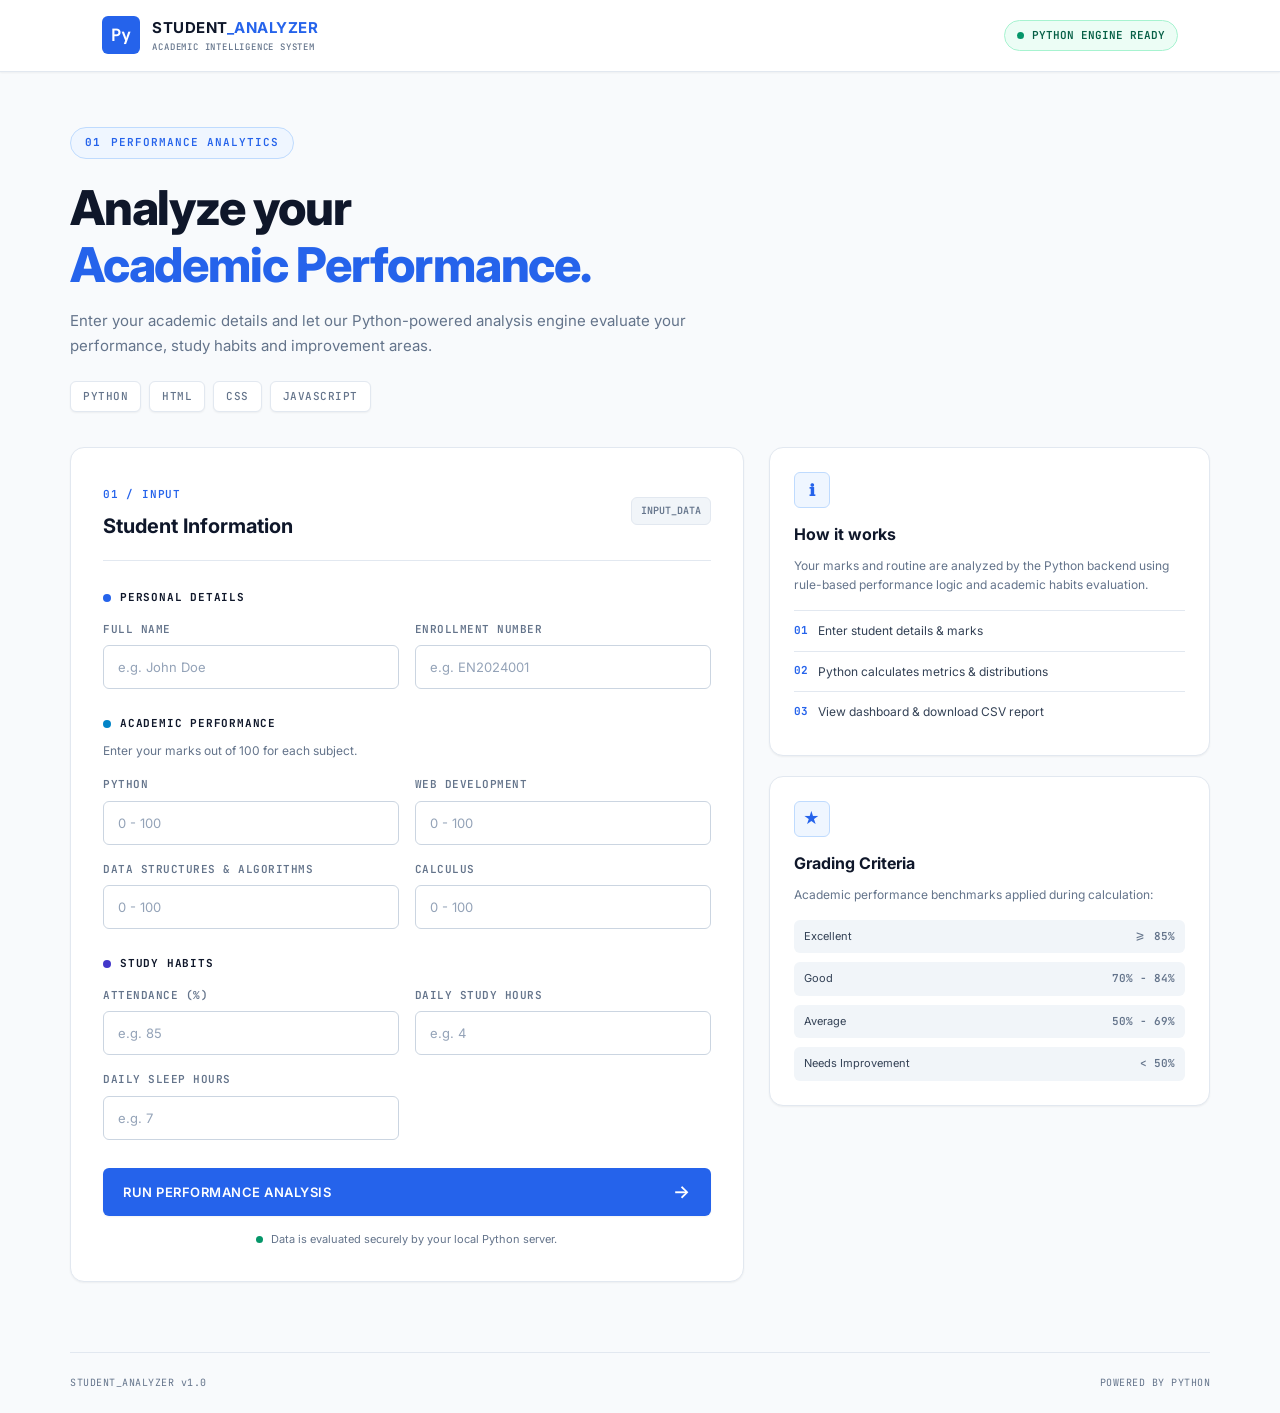
==== static/result.html @ 6b991721 "Add files via upload" ====
<!DOCTYPE html>
<html lang="en">

<head>
    <meta charset="UTF-8">
    <meta name="viewport" content="width=device-width, initial-scale=1.0">

    <title>Performance Dashboard | Student Analyzer</title>

    <link rel="stylesheet" href="style.css">

    <link
        href="https://fonts.googleapis.com/css2?family=Inter:wght@400;500;600;700;800&family=JetBrains+Mono:wght@400;500;600&display=swap"
        rel="stylesheet">
</head>

<body>

    <!-- NAVBAR -->
    <nav class="navbar">
        <div class="brand">
            <div class="brand-icon">Py</div>

            <div>
                <h2>STUDENT<span>_ANALYZER</span></h2>
                <small>ACADEMIC INTELLIGENCE SYSTEM</small>
            </div>
        </div>

        <div class="nav-status">
            <span class="live-dot"></span>
            ANALYSIS COMPLETE
        </div>
    </nav>


    <main class="container result-container">

        <!-- HEADER -->
        <section class="result-hero">

            <div class="terminal-tag">
                <span>02</span>
                PERFORMANCE REPORT
            </div>

            <h1>
                Your Academic
                <span class="gradient-text">Dashboard.</span>
            </h1>

            <p class="subtitle">
                Your student data has been processed by the Python
                analysis engine. Here is your academic performance report.
            </p>

        </section>


        <!-- STUDENT DETAILS -->
        <section class="student-card">

            <div class="student-avatar" id="studentInitial">S</div>

            <div class="student-details">
                <span class="section-number">STUDENT PROFILE</span>
                <h2 id="studentName">Student Name</h2>
                <p id="studentEnrollment">Enrollment Number</p>
            </div>

            <div class="status-pill" id="performanceStatus">
                ANALYZED
            </div>

        </section>


        <!-- PERFORMANCE STATS -->
        <section class="stats-grid">

            <div class="stat-card">
                <span class="stat-label">OVERALL PERCENTAGE</span>
                <div class="stat-value" id="percentageValue">0%</div>
                <span class="stat-note">Academic performance</span>
            </div>

            <div class="stat-card">
                <span class="stat-label">TOTAL MARKS</span>
                <div class="stat-value" id="totalMarks">0/400</div>
                <span class="stat-note">Across four subjects</span>
            </div>

            <div class="stat-card">
                <span class="stat-label">STRONGEST SUBJECT</span>
                <div class="stat-value stat-subject" id="strongestSubject">--</div>
                <span class="stat-note">Your best performing subject</span>
            </div>

            <div class="stat-card">
                <span class="stat-label">NEEDS IMPROVEMENT</span>
                <div class="stat-value stat-subject" id="weakestSubject">--</div>
                <span class="stat-note">Focus on this subject</span>
            </div>

        </section>


        <!-- OVERALL PROGRESS -->
        <section class="card total-summary">

            <div class="summary-top">
                <div>
                    <span class="section-number">PERFORMANCE OVERVIEW</span>
                    <h2>Overall Progress</h2>
                </div>

                <span class="summary-percent" id="progressLabel">0%</span>
            </div>

            <div class="progress-track">
                <div class="progress-fill" id="overallProgress"></div>
            </div>

            <div class="summary-bottom">
                <span>0%</span>
                <span>100%</span>
            </div>

        </section>


        <!-- CHARTS -->
        <section class="charts-grid">

            <!-- ATTENDANCE CHART -->
            <div class="card chart-card">

                <div class="section-heading">
                    <div>
                        <span class="section-number">01 / ATTENDANCE</span>
                        <h2>Attendance Analysis</h2>
                    </div>
                </div>

                <div class="pie-wrap">

                    <div class="pie-chart attendance-chart" id="attendanceChart">
                        <div class="chart-center">
                            <strong id="attendanceValue">0%</strong>
                            <span>ATTENDANCE</span>
                        </div>
                    </div>

                </div>

                <div class="chart-legend">

                    <div class="legend-item">
                        <span class="legend-dot attendance-dot"></span>
                        Present
                        <strong id="presentValue">0%</strong>
                    </div>

                    <div class="legend-item">
                        <span class="legend-dot remaining-dot"></span>
                        Remaining
                        <strong id="remainingValue">0%</strong>
                    </div>

                </div>

            </div>


            <!-- SUBJECT CHART -->
            <div class="card chart-card">

                <div class="section-heading">
                    <div>
                        <span class="section-number">02 / SUBJECTS</span>
                        <h2>Marks Distribution</h2>
                    </div>
                </div>

                <div class="pie-wrap">

                    <div class="pie-chart subject-chart" id="subjectChart">
                        <div class="chart-center">
                            <strong>400</strong>
                            <span>TOTAL MARKS</span>
                        </div>
                    </div>

                </div>

                <div class="chart-legend" id="subjectLegend"></div>

            </div>

        </section>


        <!-- SUBJECT PERFORMANCE TABLE -->
        <section class="card table-card">

            <div class="section-heading">
                <div>
                    <span class="section-number">03 / DETAILED REPORT</span>
                    <h2>Subject-wise Performance</h2>
                </div>

                <span class="code-label">MARKS_OUT_OF_100</span>
            </div>

            <div class="table-wrap">

                <table>
                    <thead>
                        <tr>
                            <th>SUBJECT</th>
                            <th>MARKS</th>
                            <th>PROGRESS</th>
                            <th>STATUS</th>
                        </tr>
                    </thead>

                    <tbody id="subjectTableBody"></tbody>
                </table>

            </div>

        </section>


        <!-- STUDY HABITS -->
        <section class="card habits-card">

            <div class="section-heading">
                <div>
                    <span class="section-number">04 / DAILY ROUTINE</span>
                    <h2>Study Habit Analysis</h2>
                </div>
            </div>

            <div class="habit-grid">

                <div class="habit-item">
                    <span class="habit-icon">⏱</span>
                    <div>
                        <span>DAILY STUDY TIME</span>
                        <strong id="studyHours">0 Hours</strong>
                    </div>
                </div>

                <div class="habit-item">
                    <span class="habit-icon">☾</span>
                    <div>
                        <span>DAILY SLEEP TIME</span>
                        <strong id="sleepHours">0 Hours</strong>
                    </div>
                </div>

                <div class="habit-item">
                    <span class="habit-icon">✓</span>
                    <div>
                        <span>ATTENDANCE</span>
                        <strong id="habitAttendance">0%</strong>
                    </div>
                </div>

            </div>

            <div class="habit-observations" id="habitObservations"></div>

        </section>


        <!-- RECOMMENDATIONS -->
        <section class="card recommendations-card">

            <div class="section-heading">
                <div>
                    <span class="section-number">05 / RECOMMENDATIONS</span>
                    <h2>Personalized Guidance</h2>
                </div>
            </div>

            <div class="recommendations" id="recommendationsList"></div>

        </section>


        <!-- ACTION BUTTONS -->
        <section class="action-buttons">

            <button class="secondary-button" onclick="window.location.href='index.html'">
                ← ANALYZE ANOTHER STUDENT
            </button>

            <button class="button download-button" id="downloadButton">
                <span>DOWNLOAD REPORT</span>
                <span class="button-arrow">↓</span>
            </button>

        </section>


        <!-- FOOTER -->
        <footer class="footer">
            <span>STUDENT_ANALYZER v1.0</span>
            <span>REPORT GENERATED BY PYTHON</span>
        </footer>

    </main>


    <!-- DASHBOARD JAVASCRIPT -->
    <script>

        // ==================================
        // GET DATA FROM SESSION STORAGE
        // ==================================

        const savedData = sessionStorage.getItem("studentResult");

        if (!savedData) {

            alert("No student data found. Please submit the form first.");
            window.location.href = "index.html";

        } else {

            const result = JSON.parse(savedData);
            const performance = result.performance;
            const marks = result.marks;

            // Helper to get consistent status class
            function getStatusClass(percentage) {
                if (percentage >= 85) return "excellent";
                if (percentage >= 70) return "good";
                if (percentage >= 50) return "average";
                return "needs-work";
            }

            // Helper to format numbers cleanly without floating point artifacts
            function formatNumber(num) {
                const val = Number(num);
                if (isNaN(val)) return "0";
                return Number.isInteger(val) ? val.toString() : val.toFixed(1);
            }

            // ==================================
            // STUDENT INFORMATION
            // ==================================

            document.getElementById("studentName").textContent = result.name || "Student";
            document.getElementById("studentEnrollment").textContent = result.enrollment || "--";
            document.getElementById("studentInitial").textContent = (result.name || "S").charAt(0).toUpperCase();

            // Status pill styling
            const statusElem = document.getElementById("performanceStatus");
            statusElem.textContent = performance.status;
            statusElem.className = "status-pill " + getStatusClass(performance.percentage);


            // ==================================
            // PERFORMANCE STATISTICS
            // ==================================

            document.getElementById("percentageValue").textContent =
                formatNumber(performance.percentage) + "%";

            document.getElementById("totalMarks").textContent =
                formatNumber(performance.total) + "/" + performance.maximum;

            // Check if all subject marks are equal
            const markValues = Object.values(marks);
            const isAllEqual = markValues.length > 0 && markValues.every(v => v === markValues[0]);

            if (isAllEqual) {
                document.getElementById("strongestSubject").textContent = "Consistent in all";
                document.getElementById("weakestSubject").textContent = "None (Equal scores)";
            } else {
                document.getElementById("strongestSubject").textContent = performance.strongest;
                document.getElementById("weakestSubject").textContent = performance.weakest;
            }


            // ==================================
            // OVERALL PROGRESS BAR
            // ==================================

            document.getElementById("progressLabel").textContent =
                formatNumber(performance.percentage) + "%";

            // Trigger animation after render
            setTimeout(() => {
                const pct = Math.min(100, Math.max(0, performance.percentage));
                document.getElementById("overallProgress").style.width = pct + "%";
            }, 50);


            // ==================================
            // ATTENDANCE CHART (Clean Solid Colors)
            // ==================================

            const attendance = Math.min(100, Math.max(0, Number(result.attendance) || 0));

            document.getElementById("attendanceValue").textContent =
                formatNumber(attendance) + "%";

            document.getElementById("presentValue").textContent =
                formatNumber(attendance) + "%";

            document.getElementById("remainingValue").textContent =
                formatNumber(100 - attendance) + "%";

            // Solid clean emerald for present, clean light gray track for remaining
            document.getElementById("attendanceChart").style.background =
                `conic-gradient(
                    #059669 0% ${attendance}%,
                    #e2e8f0 ${attendance}% 100%
                )`;


            // ==================================
            // SUBJECT CHART (Clean Professional Palette)
            // ==================================

            const subjectNames = Object.keys(marks);

            // Clean, harmonious, non-neon subject palette
            const subjectColors = [
                "#4338ca", // Indigo
                "#0284c7", // Sky Blue
                "#059669", // Emerald
                "#d97706"  // Amber
            ];

            let currentPercentage = 0;
            let gradientParts = [];

            subjectNames.forEach((subject, index) => {
                const score = Number(marks[subject]) || 0;
                const percentage = (score / 400) * 100;
                const nextPercentage = currentPercentage + percentage;

                if (percentage > 0) {
                    const color = subjectColors[index % subjectColors.length];
                    gradientParts.push(
                        `${color} ${currentPercentage.toFixed(2)}% ${nextPercentage.toFixed(2)}%`
                    );
                }

                currentPercentage = nextPercentage;
            });

            // Fill remaining track for unearned marks out of 400
            if (currentPercentage < 100) {
                gradientParts.push(
                    `#e2e8f0 ${currentPercentage.toFixed(2)}% 100%`
                );
            }

            if (gradientParts.length === 0) {
                gradientParts.push("#e2e8f0 0% 100%");
            }

            document.getElementById("subjectChart").style.background =
                `conic-gradient(${gradientParts.join(", ")})`;


            // ==================================
            // SUBJECT LEGEND
            // ==================================

            const subjectLegend = document.getElementById("subjectLegend");

            subjectNames.forEach((subject, index) => {
                const item = document.createElement("div");
                item.className = "legend-item";

                const dot = document.createElement("span");
                dot.className = "legend-dot";
                dot.style.background = subjectColors[index % subjectColors.length];

                const name = document.createElement("span");
                name.textContent = subject;

                const score = document.createElement("strong");
                score.textContent = formatNumber(marks[subject]) + "/100";

                item.append(dot, name, score);
                subjectLegend.appendChild(item);
            });


            // ==================================
            // SUBJECT PERFORMANCE TABLE
            // ==================================

            const tableBody = document.getElementById("subjectTableBody");

            subjectNames.forEach(subject => {
                const score = Number(marks[subject]) || 0;

                let status = "";
                let statusClass = "";

                if (score >= 85) {
                    status = "Excellent";
                    statusClass = "excellent";
                } else if (score >= 70) {
                    status = "Good";
                    statusClass = "good";
                } else if (score >= 50) {
                    status = "Average";
                    statusClass = "average";
                } else {
                    status = "Needs Work";
                    statusClass = "needs-work";
                }

                const row = document.createElement("tr");

                const subjectCell = document.createElement("td");
                subjectCell.textContent = subject;

                const marksCell = document.createElement("td");
                marksCell.textContent = formatNumber(score) + " / 100";

                const progressCell = document.createElement("td");
                const progressTrack = document.createElement("div");
                progressTrack.className = "table-progress";

                const progressFill = document.createElement("div");
                progressFill.style.width = Math.min(100, Math.max(0, score)) + "%";

                progressTrack.appendChild(progressFill);
                progressCell.appendChild(progressTrack);

                const statusCell = document.createElement("td");
                const badge = document.createElement("span");
                badge.className = "status-pill " + statusClass;
                badge.textContent = status;

                statusCell.appendChild(badge);

                row.append(
                    subjectCell,
                    marksCell,
                    progressCell,
                    statusCell
                );

                tableBody.appendChild(row);
            });


            // ==================================
            // STUDY HABITS
            // ==================================

            document.getElementById("studyHours").textContent =
                formatNumber(result.study_hours) + " Hours";

            document.getElementById("sleepHours").textContent =
                formatNumber(result.sleep_hours) + " Hours";

            document.getElementById("habitAttendance").textContent =
                formatNumber(attendance) + "%";

            const habitContainer = document.getElementById("habitObservations");

            if (result.habits && result.habits.length > 0) {
                result.habits.forEach(habit => {
                    const item = document.createElement("div");
                    item.className = "habit-observation";
                    item.textContent = "✓ " + habit;
                    habitContainer.appendChild(item);
                });
            }


            // ==================================
            // RECOMMENDATIONS
            // ==================================

            const recommendationContainer = document.getElementById("recommendationsList");

            if (result.recommendations && result.recommendations.length > 0) {
                result.recommendations.forEach(recommendation => {
                    const item = document.createElement("div");
                    item.className = "recommendation-item";

                    const icon = document.createElement("span");
                    icon.className = "recommendation-icon";
                    icon.textContent = "→";

                    const text = document.createElement("p");
                    text.textContent = recommendation;

                    item.append(icon, text);
                    recommendationContainer.appendChild(item);
                });
            }


            // ==================================
            // DOWNLOAD CSV REPORT
            // ==================================

            document.getElementById("downloadButton")
                .addEventListener("click", function() {

                    const rows = [
                        ["STUDENT ACADEMIC PERFORMANCE REPORT"],
                        [],
                        ["Student Name", result.name],
                        ["Enrollment Number", result.enrollment],
                        ["Overall Status", performance.status],
                        ["Overall Percentage", formatNumber(performance.percentage) + "%"],
                        ["Total Marks", formatNumber(performance.total) + " / " + performance.maximum],
                        ["Strongest Subject", performance.strongest],
                        ["Needs Improvement", performance.weakest],
                        [],
                        ["SUBJECT MARKS"],
                        ["Subject", "Marks (out of 100)"]
                    ];

                    subjectNames.forEach(subject => {
                        rows.push([subject, formatNumber(marks[subject])]);
                    });

                    rows.push(
                        [],
                        ["STUDY HABITS & ROUTINE"],
                        ["Attendance Rate", formatNumber(attendance) + "%"],
                        ["Daily Study Hours", formatNumber(result.study_hours) + " hours"],
                        ["Daily Sleep Hours", formatNumber(result.sleep_hours) + " hours"],
                        []
                    );

                    if (result.habits && result.habits.length > 0) {
                        rows.push(["Habit Observations"]);
                        result.habits.forEach(habit => {
                            rows.push([habit]);
                        });
                        rows.push([]);
                    }

                    if (result.recommendations && result.recommendations.length > 0) {
                        rows.push(["Personalized Recommendations"]);
                        result.recommendations.forEach(item => {
                            rows.push([item]);
                        });
                    }

                    const csvContent = rows.map(row =>
                        row.map(value =>
                            `"${String(value ?? "").replace(/"/g, '""')}"`
                        ).join(",")
                    ).join("\r\n");

                    const blob = new Blob(
                        ["\uFEFF" + csvContent],
                        { type: "text/csv;charset=utf-8;" }
                    );

                    const url = URL.createObjectURL(blob);
                    const link = document.createElement("a");

                    const safeName = (result.name || "student").toLowerCase().replace(/[^a-z0-9]/g, "_");
                    link.href = url;
                    link.download = `${safeName}_performance_report.csv`;

                    document.body.appendChild(link);
                    link.click();
                    document.body.removeChild(link);

                    URL.revokeObjectURL(url);
                });

        }

    </script>

</body>

</html>
---- static/style.css ----
/* =====================================
   STUDENT PERFORMANCE ANALYZER
   CLEAN & PROFESSIONAL STYLESHEET
   Static, simple, and high-readability design
===================================== */

:root {
    /* Background & Surfaces */
    --bg: #f8fafc;
    --card: #ffffff;
    --card-subtle: #f1f5f9;
    --card-hover: #f8fafc;
    --border: #e2e8f0;
    --border-hover: #cbd5e1;
    --border-focus: #2563eb;

    /* Typography */
    --text: #0f172a;
    --text-body: #334155;
    --muted: #64748b;
    --muted-light: #94a3b8;

    /* Primary Accent (Classic Slate Blue) */
    --primary: #2563eb;
    --primary-hover: #1d4ed8;
    --primary-light: #eff6ff;
    --primary-border: #bfdbfe;

    /* Status Colors (Solid, calm & standard) */
    --success: #059669;
    --success-light: #ecfdf5;
    --success-border: #a7f3d0;
    --success-text: #065f46;

    --info: #0284c7;
    --info-light: #f0f9ff;
    --info-border: #bae6fd;
    --info-text: #0369a1;

    --warning: #d97706;
    --warning-light: #fffbeb;
    --warning-border: #fde68a;
    --warning-text: #92400e;

    --danger: #dc2626;
    --danger-light: #fef2f2;
    --danger-border: #fecaca;
    --danger-text: #991b1b;

    /* Subject Distribution Palette */
    --subj-python: #4338ca;
    --subj-web: #0284c7;
    --subj-dsa: #059669;
    --subj-calc: #d97706;
    --chart-track: #e2e8f0;

    /* Fonts & Radii */
    --font: "Inter", -apple-system, BlinkMacSystemFont, "Segoe UI", Roboto, sans-serif;
    --mono: "JetBrains Mono", Consolas, Menlo, monospace;
    --radius-sm: 6px;
    --radius-md: 10px;
    --radius-lg: 14px;

    /* Shadows */
    --shadow-sm: 0 1px 2px 0 rgba(0, 0, 0, 0.05);
    --shadow-md: 0 4px 6px -1px rgba(0, 0, 0, 0.06), 0 2px 4px -2px rgba(0, 0, 0, 0.04);
    --shadow-lg: 0 10px 15px -3px rgba(0, 0, 0, 0.08), 0 4px 6px -4px rgba(0, 0, 0, 0.03);
}

* {
    margin: 0;
    padding: 0;
    box-sizing: border-box;
}

html {
    scroll-behavior: smooth;
}

body {
    background-color: var(--bg);
    color: var(--text-body);
    font-family: var(--font);
    min-height: 100vh;
    line-height: 1.6;
    overflow-x: hidden;
    -webkit-font-smoothing: antialiased;
}


/* =====================================
   NAVBAR
===================================== */

.navbar {
    height: 72px;
    width: 100%;
    padding: 0 8%;
    display: flex;
    align-items: center;
    justify-content: space-between;

    border-bottom: 1px solid var(--border);
    background: #ffffff;
    box-shadow: var(--shadow-sm);

    position: sticky;
    top: 0;
    z-index: 100;
}

.brand {
    display: flex;
    align-items: center;
    gap: 12px;
    text-decoration: none;
    color: inherit;
}

.brand-icon {
    width: 38px;
    height: 38px;
    border-radius: var(--radius-sm);

    display: grid;
    place-items: center;

    font-family: var(--mono);
    font-weight: 700;
    font-size: 17px;

    color: #ffffff;
    background: var(--primary);
}

.brand h2 {
    font-size: 15px;
    letter-spacing: 0.5px;
    font-weight: 700;
    color: var(--text);
}

.brand h2 span {
    color: var(--primary);
}

.brand small {
    display: block;
    color: var(--muted);
    font-family: var(--mono);
    font-size: 9px;
    letter-spacing: 0.8px;
    font-weight: 500;
}

.nav-status {
    display: inline-flex;
    align-items: center;
    gap: 8px;

    font-family: var(--mono);
    font-size: 11px;
    font-weight: 600;
    color: var(--success-text);

    background: var(--success-light);
    border: 1px solid var(--success-border);
    padding: 6px 12px;
    border-radius: 9999px;
}

.live-dot {
    height: 7px;
    width: 7px;
    border-radius: 50%;
    display: inline-block;
    background: var(--success);
}


/* =====================================
   MAIN CONTAINER
===================================== */

.container {
    width: min(1140px, 92%);
    margin: 0 auto;
}


/* =====================================
   HERO SECTION
===================================== */

.hero {
    padding: 55px 0 35px;
    max-width: 800px;
}

.terminal-tag {
    display: inline-flex;
    align-items: center;
    gap: 10px;

    color: var(--primary);
    font-family: var(--mono);
    font-size: 11px;
    font-weight: 600;
    letter-spacing: 1px;

    border: 1px solid var(--primary-border);
    background: var(--primary-light);

    padding: 6px 14px;
    border-radius: 9999px;
    margin-bottom: 20px;
}

.terminal-tag span {
    color: var(--primary);
    font-weight: 700;
}

.hero h1 {
    font-size: clamp(32px, 4.5vw, 48px);
    line-height: 1.2;
    letter-spacing: -1.2px;
    font-weight: 800;
    color: var(--text);
}

.gradient-text {
    color: var(--primary);
}

.subtitle {
    margin-top: 14px;
    max-width: 640px;
    color: var(--muted);
    font-size: 15px;
    line-height: 1.7;
}

.tech-stack {
    display: flex;
    flex-wrap: wrap;
    gap: 8px;
    margin-top: 22px;
}

.tech-stack span {
    font-family: var(--mono);
    font-size: 11px;
    letter-spacing: 0.5px;
    font-weight: 500;

    padding: 6px 12px;
    color: var(--muted);

    border: 1px solid var(--border);
    background: var(--card);
    border-radius: var(--radius-sm);
    box-shadow: var(--shadow-sm);
}


/* =====================================
   MAIN LAYOUT (Form + Guidelines Panel)
===================================== */

.main-layout {
    display: grid;
    grid-template-columns: minmax(0, 1.45fr) minmax(280px, 0.95fr);
    gap: 25px;
    align-items: start;
    padding-bottom: 60px;
}


/* =====================================
   CARDS
===================================== */

.card {
    background: var(--card);
    border: 1px solid var(--border);
    border-radius: var(--radius-lg);
    box-shadow: var(--shadow-sm);
}

.form-card {
    padding: 32px;
}

.section-heading {
    display: flex;
    align-items: center;
    justify-content: space-between;
    gap: 15px;
    margin-bottom: 28px;
    border-bottom: 1px solid var(--border);
    padding-bottom: 18px;
}

.section-number {
    font-family: var(--mono);
    color: var(--primary);
    font-size: 11px;
    font-weight: 600;
    letter-spacing: 0.8px;
}

.section-heading h2 {
    font-size: 20px;
    font-weight: 700;
    color: var(--text);
    margin-top: 4px;
}

.code-label {
    color: var(--muted);
    background: var(--card-subtle);
    border: 1px solid var(--border);
    border-radius: var(--radius-sm);
    padding: 5px 9px;

    font-family: var(--mono);
    font-size: 10px;
    font-weight: 600;
}


/* =====================================
   FORM
===================================== */

.form-section-title {
    display: flex;
    align-items: center;
    gap: 9px;

    font-family: var(--mono);
    font-size: 11px;
    font-weight: 700;
    letter-spacing: 0.8px;

    color: var(--text);
    margin: 26px 0 14px;
}

.section-dot {
    height: 8px;
    width: 8px;
    background: var(--primary);
    border-radius: 50%;
}

.section-dot.blue {
    background: var(--info);
}

.section-dot.purple {
    background: var(--subj-python);
}

.helper {
    color: var(--muted);
    font-size: 12px;
    margin-top: -6px;
    margin-bottom: 16px;
}

.form-grid {
    display: grid;
    grid-template-columns: repeat(2, minmax(0, 1fr));
    gap: 16px;
}

.field {
    display: flex;
    flex-direction: column;
    gap: 7px;
}

.field label {
    font-family: var(--mono);
    font-size: 11px;
    font-weight: 600;
    color: var(--muted);
    letter-spacing: 0.5px;
}

.field input {
    width: 100%;
    height: 44px;

    background: #ffffff;
    border: 1px solid var(--border-hover);
    border-radius: var(--radius-sm);

    color: var(--text);
    padding: 0 14px;

    font-family: var(--font);
    font-size: 13px;

    outline: none;
    transition: border-color 0.2s, box-shadow 0.2s;
}

.field input::placeholder {
    color: var(--muted-light);
}

.field input:hover {
    border-color: #94a3b8;
}

.field input:focus {
    border-color: var(--primary);
    box-shadow: 0 0 0 3px rgba(37, 99, 235, 0.12);
}


/* =====================================
   SUBMIT BUTTON
===================================== */

.button {
    width: 100%;
    height: 48px;

    margin-top: 28px;
    padding: 0 20px;

    display: flex;
    align-items: center;
    justify-content: space-between;

    border: none;
    border-radius: var(--radius-sm);

    background: var(--primary);
    color: #ffffff;

    font-family: var(--font);
    font-size: 13px;
    font-weight: 600;
    letter-spacing: 0.5px;

    cursor: pointer;
    transition: background-color 0.2s, transform 0.15s, box-shadow 0.2s;
    box-shadow: var(--shadow-sm);
}

.button:hover {
    background: var(--primary-hover);
    box-shadow: var(--shadow-md);
}

.button:active {
    transform: translateY(1px);
}

.button:disabled {
    background: #94a3b8;
    cursor: not-allowed;
    box-shadow: none;
}

.button-arrow {
    font-size: 18px;
    line-height: 1;
}

.form-note {
    display: flex;
    align-items: center;
    justify-content: center;
    gap: 8px;

    color: var(--muted);
    font-size: 11px;
    margin-top: 15px;
}


/* =====================================
   ERROR MESSAGE
===================================== */

.error-message {
    display: none;
    color: var(--danger-text);

    background: var(--danger-light);
    border: 1px solid var(--danger-border);

    padding: 12px 16px;
    margin-top: 18px;

    font-size: 13px;
    line-height: 1.5;
    border-radius: var(--radius-sm);
    font-weight: 500;
}

.error-message.show {
    display: block;
}


/* =====================================
   SIDE PANEL (Guidelines & Criteria)
===================================== */

.side-panel {
    display: flex;
    flex-direction: column;
    gap: 20px;
}

.info-card {
    background: var(--card);
    border: 1px solid var(--border);
    border-radius: var(--radius-lg);
    padding: 24px;
    box-shadow: var(--shadow-sm);
}

.info-icon {
    width: 36px;
    height: 36px;

    display: grid;
    place-items: center;

    border-radius: var(--radius-sm);
    color: var(--primary);
    background: var(--primary-light);
    border: 1px solid var(--primary-border);

    font-size: 16px;
    font-weight: 700;
}

.info-card h3 {
    margin: 14px 0 8px;
    font-size: 16px;
    font-weight: 700;
    color: var(--text);
}

.info-card > p {
    color: var(--muted);
    font-size: 12px;
    line-height: 1.6;
    margin-bottom: 16px;
}

.mini-info {
    display: flex;
    align-items: center;
    gap: 10px;

    padding: 10px 0;
    border-top: 1px solid var(--border);

    color: var(--text-body);
    font-size: 12px;
}

.mini-info span {
    font-family: var(--mono);
    color: var(--primary);
    font-weight: 700;
    font-size: 11px;
}

.criteria-list {
    display: flex;
    flex-direction: column;
    gap: 9px;
    margin-top: 14px;
}

.criteria-row {
    display: flex;
    align-items: center;
    justify-content: space-between;
    padding: 8px 10px;
    border-radius: var(--radius-sm);
    background: var(--card-subtle);
    font-size: 11px;
}

.criteria-score {
    font-family: var(--mono);
    font-weight: 600;
    color: var(--muted);
}


/* =====================================
   RESULT DASHBOARD
===================================== */

.result-container {
    padding-top: 10px;
}

.result-hero {
    padding: 45px 0 25px;
}

.result-hero h1 {
    font-size: clamp(30px, 4vw, 44px);
    margin-top: 4px;
    letter-spacing: -1px;
    font-weight: 800;
    color: var(--text);
}


/* STUDENT DETAILS CARD */

.student-card {
    display: flex;
    align-items: center;
    gap: 18px;
    padding: 22px 26px;
    margin-bottom: 22px;

    background: var(--card);
    border: 1px solid var(--border);
    border-radius: var(--radius-lg);
    box-shadow: var(--shadow-sm);
}

.student-avatar {
    width: 52px;
    height: 52px;
    flex-shrink: 0;

    display: grid;
    place-items: center;

    border-radius: var(--radius-md);
    background: var(--primary);

    color: #ffffff;
    font-size: 21px;
    font-weight: 700;
}

.student-details {
    flex: 1;
    min-width: 0;
}

.student-details h2 {
    font-size: 19px;
    font-weight: 700;
    color: var(--text);
    margin: 3px 0;
    overflow-wrap: anywhere;
}

.student-details p {
    color: var(--muted);
    font-family: var(--mono);
    font-size: 12px;
    overflow-wrap: anywhere;
}

.status-pill {
    display: inline-flex;
    align-items: center;
    justify-content: center;

    padding: 6px 12px;
    border-radius: var(--radius-sm);

    font-family: var(--mono);
    font-size: 10px;
    font-weight: 700;
    letter-spacing: 0.5px;

    color: var(--muted);
    background: var(--card-subtle);
    border: 1px solid var(--border);
}

.status-pill.excellent {
    color: var(--success-text);
    background: var(--success-light);
    border-color: var(--success-border);
}

.status-pill.good {
    color: var(--primary);
    background: var(--primary-light);
    border-color: var(--primary-border);
}

.status-pill.average {
    color: var(--warning-text);
    background: var(--warning-light);
    border-color: var(--warning-border);
}

.status-pill.needs-work,
.status-pill.needs-improvement {
    color: var(--danger-text);
    background: var(--danger-light);
    border-color: var(--danger-border);
}


/* STATS */

.stats-grid {
    display: grid;
    grid-template-columns: repeat(4, minmax(0, 1fr));
    gap: 16px;
    margin-bottom: 22px;
}

.stat-card {
    min-width: 0;
    padding: 20px 18px;

    background: var(--card);
    border: 1px solid var(--border);
    border-radius: var(--radius-md);
    box-shadow: var(--shadow-sm);

    transition: border-color 0.2s, box-shadow 0.2s;
}

.stat-card:hover {
    border-color: var(--border-hover);
    box-shadow: var(--shadow-md);
}

.stat-label {
    color: var(--muted);
    font-family: var(--mono);
    font-size: 10px;
    font-weight: 600;
    letter-spacing: 0.6px;
}

.stat-value {
    font-size: clamp(22px, 2.5vw, 28px);
    font-weight: 800;
    color: var(--text);
    margin: 10px 0 6px;
    overflow-wrap: anywhere;
}

.stat-subject {
    font-size: clamp(16px, 1.8vw, 21px);
    color: var(--primary);
}

.stat-note {
    color: var(--muted-light);
    font-size: 11px;
}


/* OVERALL PROGRESS */

.total-summary {
    padding: 24px 26px;
    margin-bottom: 22px;
}

.summary-top {
    display: flex;
    justify-content: space-between;
    align-items: center;
    gap: 15px;
    margin-bottom: 18px;
}

.summary-top h2 {
    font-size: 18px;
    font-weight: 700;
    color: var(--text);
    margin-top: 4px;
}

.summary-percent {
    font-size: 22px;
    font-weight: 800;
    color: var(--primary);
    font-family: var(--mono);
}

.progress-track {
    width: 100%;
    height: 10px;
    background: var(--chart-track);
    border-radius: 9999px;
    overflow: hidden;
}

.progress-fill {
    height: 100%;
    width: 0%;
    background: var(--primary);
    border-radius: 9999px;
    transition: width 0.8s ease;
}

.summary-bottom {
    display: flex;
    justify-content: space-between;
    margin-top: 8px;
    color: var(--muted);
    font-family: var(--mono);
    font-size: 10px;
}


/* CHARTS */

.charts-grid {
    display: grid;
    grid-template-columns: repeat(2, minmax(0, 1fr));
    gap: 20px;
    margin-bottom: 22px;
}

.chart-card {
    min-width: 0;
    padding: 24px;
}

.chart-card .section-heading {
    margin-bottom: 12px;
    border-bottom: none;
    padding-bottom: 0;
}

.chart-card .section-heading h2 {
    font-size: 17px;
}

.pie-wrap {
    display: flex;
    justify-content: center;
    padding: 15px 0 20px;
}

.pie-chart {
    width: 180px;
    height: 180px;
    border-radius: 50%;

    display: grid;
    place-items: center;
    position: relative;
    border: 1px solid var(--border);
}

.pie-chart::before {
    content: "";
    position: absolute;
    width: 120px;
    height: 120px;
    border-radius: 50%;
    background: #ffffff;
    box-shadow: inset 0 1px 3px rgba(0, 0, 0, 0.05);
}

.chart-center {
    position: relative;
    z-index: 1;
    display: flex;
    flex-direction: column;
    align-items: center;
}

.chart-center strong {
    font-size: 24px;
    font-weight: 800;
    color: var(--text);
    font-family: var(--mono);
}

.chart-center span {
    margin-top: 3px;
    color: var(--muted);
    font-family: var(--mono);
    font-size: 9px;
    letter-spacing: 0.6px;
    font-weight: 600;
}

.chart-legend {
    display: flex;
    flex-direction: column;
    gap: 10px;
}

.legend-item {
    display: flex;
    align-items: center;
    gap: 9px;
    color: var(--text-body);
    font-size: 12px;
    min-width: 0;
}

.legend-item strong {
    margin-left: auto;
    color: var(--text);
    font-family: var(--mono);
    font-size: 11px;
}

.legend-dot {
    width: 10px;
    height: 10px;
    flex-shrink: 0;
    border-radius: 3px;
}

.attendance-dot {
    background: var(--success);
}

.remaining-dot {
    background: var(--chart-track);
}


/* SUBJECT TABLE */

.table-card {
    padding: 26px;
    margin-bottom: 22px;
}

.table-wrap {
    width: 100%;
    overflow-x: auto;
}

table {
    width: 100%;
    border-collapse: collapse;
    min-width: 530px;
    text-align: left;
}

th {
    color: var(--muted);
    font-family: var(--mono);
    font-size: 10px;
    font-weight: 700;
    letter-spacing: 0.6px;
    padding: 14px 12px;
    border-bottom: 2px solid var(--border);
    background: var(--card-subtle);
}

td {
    padding: 15px 12px;
    font-size: 13px;
    border-bottom: 1px solid var(--border);
    color: var(--text-body);
}

td:first-child {
    font-weight: 600;
    color: var(--text);
}

.table-progress {
    width: 120px;
    height: 7px;
    background: var(--chart-track);
    border-radius: 9999px;
    overflow: hidden;
}

.table-progress div {
    height: 100%;
    background: var(--primary);
    border-radius: 9999px;
}


/* HABITS */

.habits-card {
    padding: 26px;
    margin-bottom: 22px;
}

.habit-grid {
    display: grid;
    grid-template-columns: repeat(3, minmax(0, 1fr));
    gap: 14px;
    margin-bottom: 18px;
}

.habit-item {
    display: flex;
    align-items: center;
    gap: 12px;
    min-width: 0;

    padding: 16px 14px;
    background: var(--card-subtle);
    border: 1px solid var(--border);
    border-radius: var(--radius-md);
}

.habit-icon {
    width: 36px;
    height: 36px;
    flex-shrink: 0;

    display: grid;
    place-items: center;

    border-radius: var(--radius-sm);
    background: var(--primary-light);
    color: var(--primary);
    font-size: 16px;
    font-weight: 700;
}

.habit-item div {
    min-width: 0;
}

.habit-item div span {
    display: block;
    color: var(--muted);
    font-family: var(--mono);
    font-size: 9px;
    font-weight: 600;
    line-height: 1.4;
}

.habit-item strong {
    display: block;
    margin-top: 4px;
    font-size: 15px;
    color: var(--text);
    overflow-wrap: anywhere;
}

.habit-observations {
    display: grid;
    gap: 8px;
}

.habit-observation {
    padding: 11px 14px;
    border: 1px solid var(--success-border);
    background: var(--success-light);
    border-radius: var(--radius-sm);

    color: var(--success-text);
    font-size: 12px;
    line-height: 1.5;
    font-weight: 500;
}


/* RECOMMENDATIONS */

.recommendations-card {
    padding: 26px;
    margin-bottom: 25px;
}

.recommendations {
    display: grid;
    gap: 10px;
}

.recommendation-item {
    display: flex;
    align-items: flex-start;
    gap: 12px;

    padding: 14px 16px;
    background: var(--card-subtle);
    border: 1px solid var(--border);
    border-radius: var(--radius-sm);
}

.recommendation-icon {
    width: 24px;
    height: 24px;
    flex-shrink: 0;

    display: grid;
    place-items: center;

    color: var(--primary);
    background: var(--primary-light);
    border-radius: var(--radius-sm);
    font-size: 12px;
    font-weight: 700;
}

.recommendation-item p {
    color: var(--text-body);
    font-size: 13px;
    line-height: 1.6;
}


/* ACTION BUTTONS */

.action-buttons {
    display: flex;
    gap: 14px;
    margin: 25px 0 40px;
}

.secondary-button {
    flex: 1;
    min-height: 48px;
    padding: 12px 18px;

    border: 1px solid var(--border-hover);
    border-radius: var(--radius-sm);

    background: #ffffff;
    color: var(--text-body);

    font-family: var(--font);
    font-size: 12px;
    font-weight: 600;

    cursor: pointer;
    transition: background-color 0.2s, border-color 0.2s;
    box-shadow: var(--shadow-sm);
}

.secondary-button:hover {
    border-color: #94a3b8;
    background: var(--card-subtle);
}

.download-button {
    flex: 1;
    margin-top: 0;
}


/* =====================================
   FOOTER
===================================== */

.footer {
    border-top: 1px solid var(--border);

    padding: 22px 0;
    margin-top: 10px;

    display: flex;
    justify-content: space-between;
    gap: 15px;

    color: var(--muted);
    font-family: var(--mono);
    font-size: 10px;
    letter-spacing: 0.5px;
}


/* =====================================
   RESPONSIVE DESIGN
===================================== */

@media (max-width: 900px) {

    .main-layout {
        grid-template-columns: 1fr;
    }

    .side-panel {
        display: grid;
        grid-template-columns: repeat(2, minmax(0, 1fr));
    }

    .stats-grid {
        grid-template-columns: repeat(2, minmax(0, 1fr));
    }

    .charts-grid {
        grid-template-columns: 1fr;
    }

    .hero {
        padding-top: 40px;
    }
}

@media (max-width: 600px) {

    .navbar {
        height: 64px;
        padding: 0 5%;
    }

    .brand h2 {
        font-size: 13px;
    }

    .brand small {
        font-size: 8px;
    }

    .brand-icon {
        width: 32px;
        height: 32px;
        font-size: 14px;
    }

    .nav-status {
        font-size: 9px;
        padding: 4px 8px;
    }

    .container {
        width: 92%;
    }

    .hero {
        padding: 35px 0 25px;
    }

    .hero h1 {
        letter-spacing: -0.8px;
    }

    .subtitle {
        font-size: 13px;
    }

    .form-card {
        padding: 20px 16px;
    }

    .form-grid {
        grid-template-columns: 1fr;
    }

    .side-panel {
        grid-template-columns: 1fr;
    }

    .section-heading h2 {
        font-size: 18px;
    }

    .student-card {
        flex-wrap: wrap;
        padding: 16px;
    }

    .student-card .status-pill {
        margin-left: auto;
    }

    .stats-grid {
        gap: 10px;
    }

    .stat-card {
        padding: 14px 12px;
    }

    .stat-label {
        font-size: 9px;
    }

    .total-summary,
    .chart-card,
    .table-card,
    .habits-card,
    .recommendations-card {
        padding: 18px 14px;
    }

    .habit-grid {
        grid-template-columns: 1fr;
    }

    .action-buttons {
        flex-direction: column;
    }

    .result-hero {
        padding-top: 35px;
    }

    .footer {
        flex-direction: column;
        align-items: center;
        gap: 8px;
        text-align: center;
    }
}
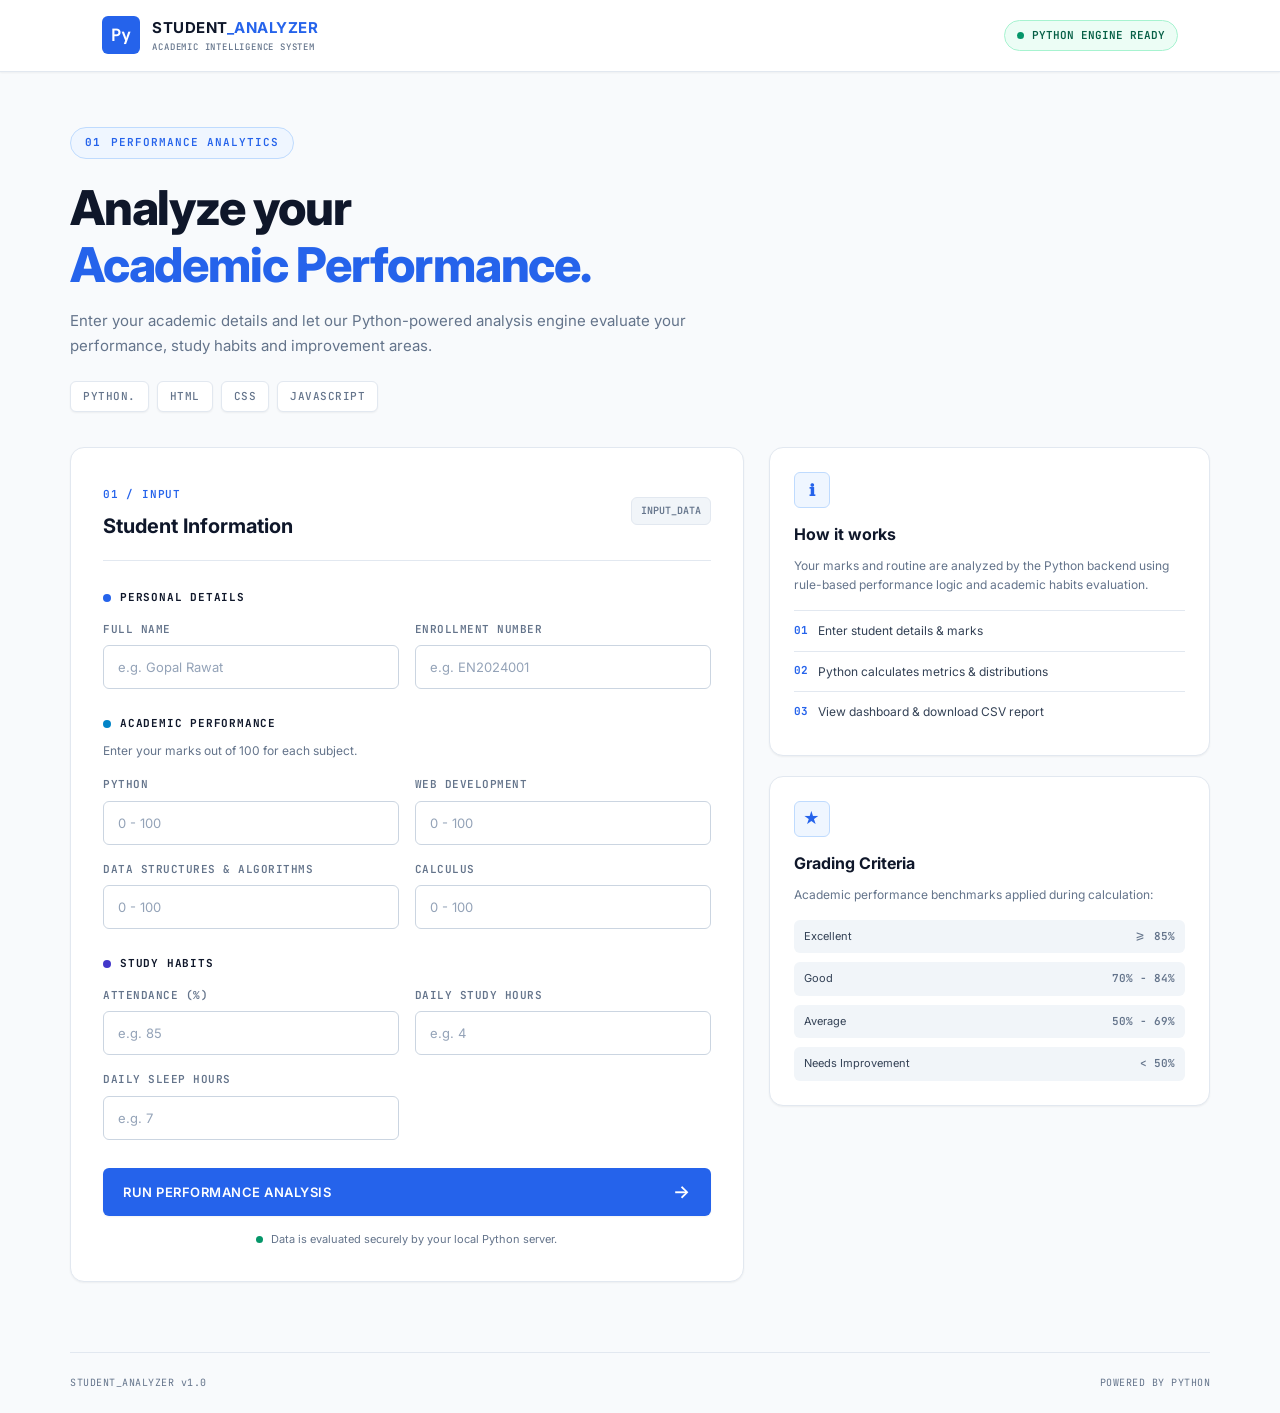
==== commit ae4f0acc: "Fix spacing in DOWNLOAD REPORT button text" ====
--- a/static/result.html
+++ b/static/result.html
@@ -298,7 +298,7 @@
             </button>
 
             <button class="button download-button" id="downloadButton">
-                <span>DOWNLOAD REPORT</span>
+                <span>DOWNLOAD  REPORT</span>
                 <span class="button-arrow">↓</span>
             </button>
 
